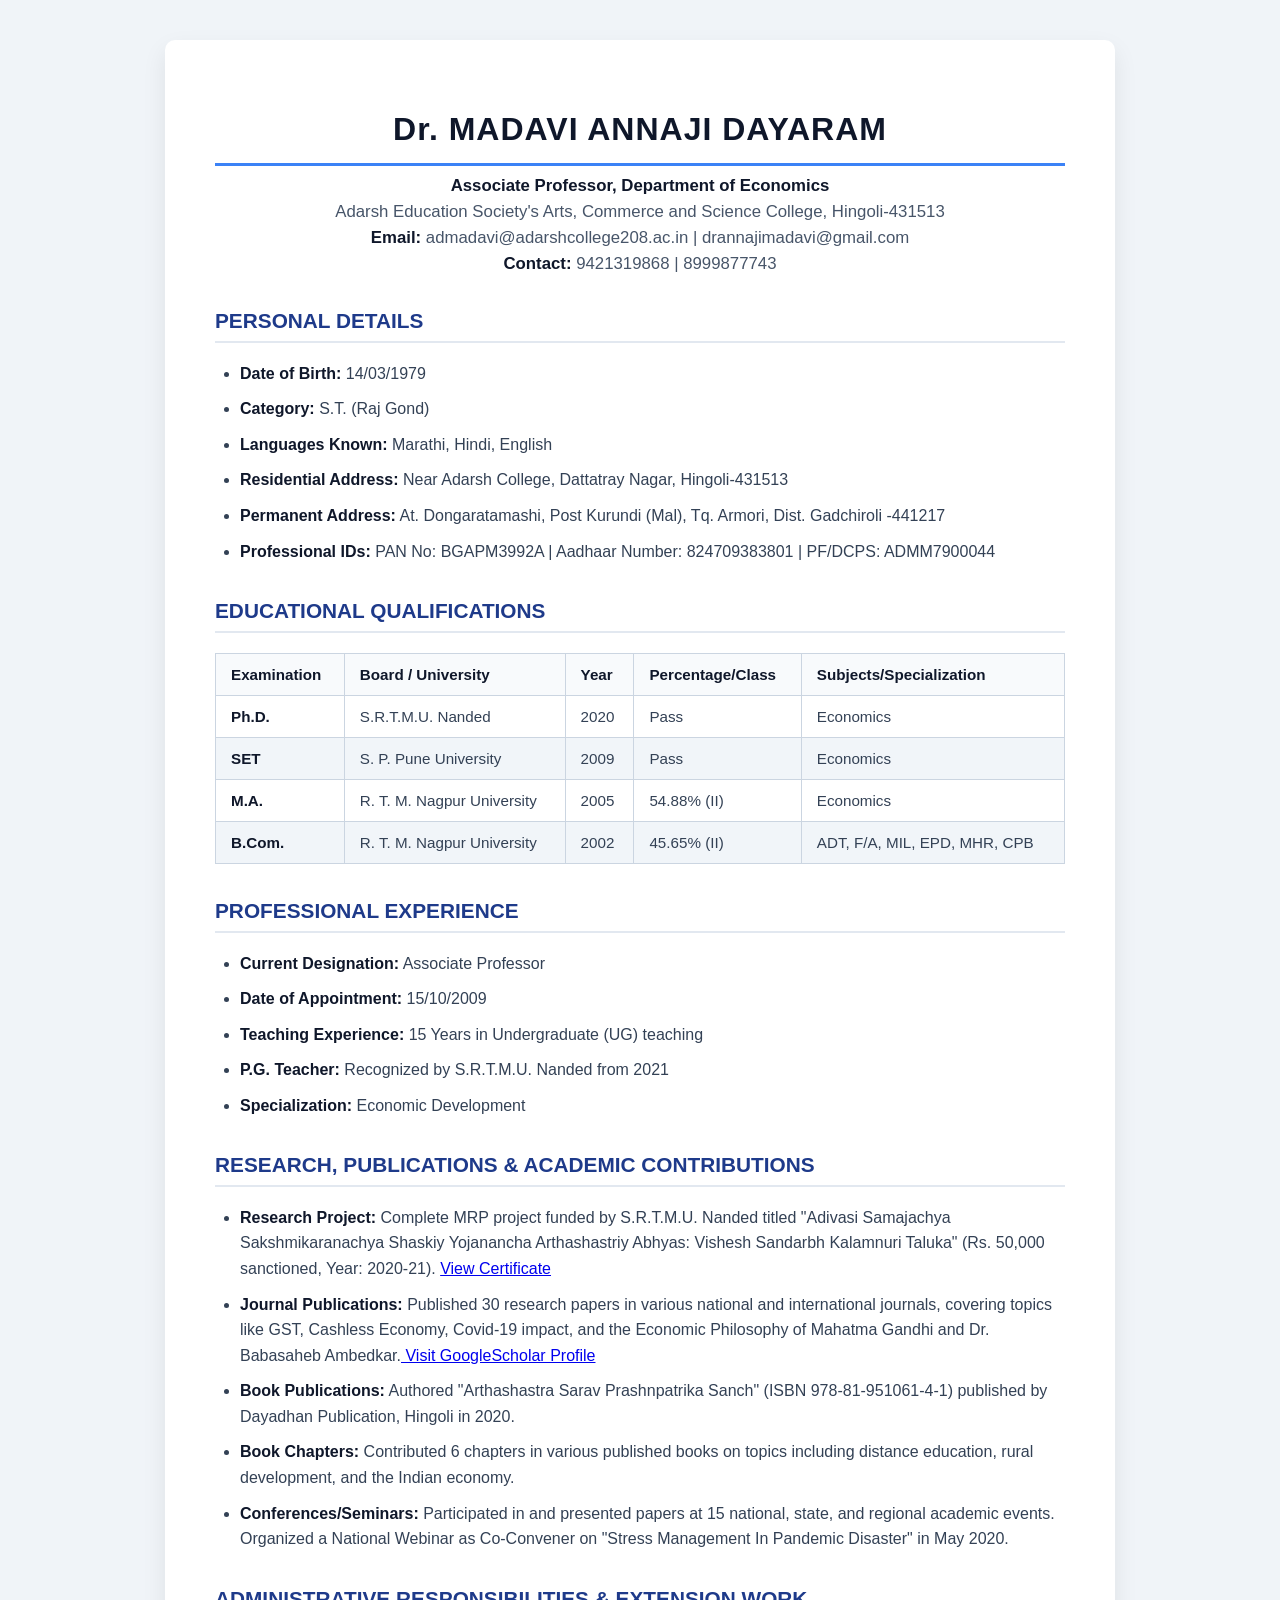
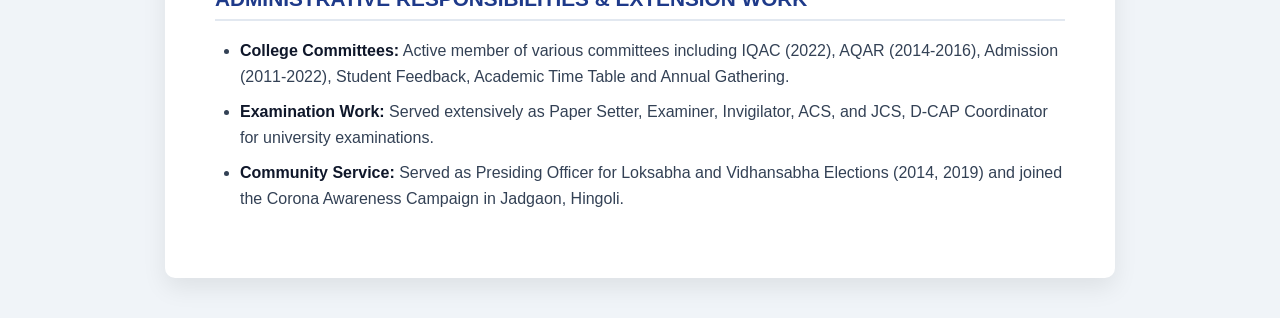
==== biodata.html @ 1a08ae96 "bio" ====
<!DOCTYPE html>
<html lang="en">
<head>
    <meta charset="UTF-8">
    <meta name="viewport" content="width=device-width, initial-scale=1.0">
    <title>Academic Biodata - Dr. Madavi Annaji Dayaram</title>
    <style>
        body {
            font-family: 'Segoe UI', Tahoma, Geneva, Verdana, sans-serif;
            background-color: #f0f4f8; /* Soft light blue/gray background */
            color: #334155;
            margin: 0;
            padding: 40px 20px;
        }
        .cv-container {
            max-width: 850px;
            margin: 0 auto;
            background: #ffffff;
            padding: 50px;
            border-radius: 10px;
            box-shadow: 0 10px 25px rgba(0,0,0,0.08); /* Soft shadow for a "paper" effect */
        }
        h1 {
            text-align: center;
            color: #0f172a;
            border-bottom: 3px solid #3b82f6; /* Bold blue accent line */
            padding-bottom: 15px;
            margin-bottom: 10px;
            letter-spacing: 1px;
        }
        h2 {
            color: #1e3a8a; /* Deep academic navy */
            border-bottom: 2px solid #e2e8f0;
            padding-bottom: 8px;
            margin-top: 35px;
            font-size: 1.3em;
        }
        .contact-info {
            text-align: center;
            margin-bottom: 35px;
            color: #475569;
            font-size: 1.05em;
        }
        .contact-info p {
            margin: 6px 0;
        }
        table {
            width: 100%;
            border-collapse: collapse;
            margin: 20px 0;
            font-size: 0.95em;
        }
        th, td {
            border: 1px solid #cbd5e1;
            padding: 12px 15px;
            text-align: left;
        }
        th {
            background-color: #f8fafc;
            color: #0f172a;
            font-weight: 600;
        }
        tr:nth-child(even) {
            background-color: #f1f5f9; /* Alternating row colors */
        }
        ul {
            margin-top: 15px;
            padding-left: 25px;
        }
        li {
            margin-bottom: 10px;
            line-height: 1.6;
        }
        strong {
            color: #0f172a;
        }
    </style>
</head>
<body>

<div class="cv-container">
    <h1>Dr. MADAVI ANNAJI DAYARAM</h1>
    
    <div class="contact-info">
        <p><strong>Associate Professor, Department of Economics</strong></p>
        <p>Adarsh Education Society's Arts, Commerce and Science College, Hingoli-431513</p>
        <p><strong>Email:</strong> admadavi@adarshcollege208.ac.in | drannajimadavi@gmail.com</p>
        <p><strong>Contact:</strong> 9421319868 | 8999877743</p>
    </div>

    <h2>PERSONAL DETAILS</h2>
    <ul>
        <li><strong>Date of Birth:</strong> 14/03/1979</li>
        <li><strong>Category:</strong> S.T. (Raj Gond)</li>
        <li><strong>Languages Known:</strong> Marathi, Hindi, English</li>
        <li><strong>Residential Address:</strong> Near Adarsh College, Dattatray Nagar, Hingoli-431513</li>
        <li><strong>Permanent Address:</strong> At. Dongaratamashi, Post Kurundi (Mal), Tq. Armori, Dist. Gadchiroli -441217</li>
        <li><strong>Professional IDs:</strong> PAN No: BGAPM3992A | Aadhaar Number: 824709383801 | PF/DCPS: ADMM7900044</li>
    </ul>

    <h2>EDUCATIONAL QUALIFICATIONS</h2>
    <table>
        <thead>
            <tr>
                <th>Examination</th>
                <th>Board / University</th>
                <th>Year</th>
                <th>Percentage/Class</th>
                <th>Subjects/Specialization</th>
            </tr>
        </thead>
        <tbody>
            <tr>
                <td><strong>Ph.D.</strong></td>
                <td>S.R.T.M.U. Nanded</td>
                <td>2020</td>
                <td>Pass</td>
                <td>Economics</td>
            </tr>
            <tr>
                <td><strong>SET</strong></td>
                <td>S. P. Pune University</td>
                <td>2009</td>
                <td>Pass</td>
                <td>Economics</td>
            </tr>
            <tr>
                <td><strong>M.A.</strong></td>
                <td>R. T. M. Nagpur University</td>
                <td>2005</td>
                <td>54.88% (II)</td>
                <td>Economics</td>
            </tr>
            <tr>
                <td><strong>B.Com.</strong></td>
                <td>R. T. M. Nagpur University</td>
                <td>2002</td>
                <td>45.65% (II)</td>
                <td>ADT, F/A, MIL, EPD, MHR, CPB</td>
            </tr>
        </tbody>
    </table>

    <h2>PROFESSIONAL EXPERIENCE</h2>
    <ul>
        <li><strong>Current Designation:</strong> Associate Professor</li>
        <li><strong>Date of Appointment:</strong> 15/10/2009</li>
        <li><strong>Teaching Experience:</strong> 15 Years in Undergraduate (UG) teaching</li>
        <li><strong>P.G. Teacher:</strong> Recognized by S.R.T.M.U. Nanded from 2021</li>
        <li><strong>Specialization:</strong> Economic Development</li>
    </ul>

    <h2>RESEARCH, PUBLICATIONS & ACADEMIC CONTRIBUTIONS</h2>
    <ul>
        <li><strong>Research Project:</strong> Complete MRP project funded by S.R.T.M.U. Nanded titled "Adivasi Samajachya Sakshmikaranachya Shaskiy Yojanancha Arthashastriy Abhyas: Vishesh Sandarbh Kalamnuri Taluka" (Rs. 50,000 sanctioned, Year: 2020-21). <a href="pdf/Dr. Madavi- Eco MRP Certificate.pdf"> View Certificate </a> </li>
        <li><strong>Journal Publications:</strong> Published 30 research papers in various national and international journals, covering topics like GST, Cashless Economy, Covid-19 impact, and the Economic Philosophy of Mahatma Gandhi and Dr. Babasaheb Ambedkar.<a href="https://scholar.google.com/citations?hl=en&user=l2hO-wIAAAAJ"> Visit GoogleScholar Profile </a></li>
        <li><strong>Book Publications:</strong> Authored "Arthashastra Sarav Prashnpatrika Sanch" (ISBN 978-81-951061-4-1) published by Dayadhan Publication, Hingoli in 2020.</li>
        <li><strong>Book Chapters:</strong> Contributed 6 chapters in various published books on topics including distance education, rural development, and the Indian economy.</li>
        <li><strong>Conferences/Seminars:</strong> Participated in and presented papers at 15 national, state, and regional academic events. Organized a National Webinar as Co-Convener on "Stress Management In Pandemic Disaster" in May 2020.</li>
    </ul>

    <h2>ADMINISTRATIVE RESPONSIBILITIES & EXTENSION WORK</h2>
    <ul>
        <li><strong>College Committees:</strong> Active member of various committees including IQAC (2022), AQAR (2014-2016), Admission (2011-2022), Student Feedback, Academic Time Table and Annual Gathering.</li>
        <li><strong>Examination Work:</strong> Served extensively as Paper Setter, Examiner, Invigilator, ACS, and JCS, D-CAP Coordinator for university examinations.</li>
        <li><strong>Community Service:</strong> Served as Presiding Officer for Loksabha and Vidhansabha Elections (2014, 2019) and joined the Corona Awareness Campaign in Jadgaon, Hingoli.</li>
    </ul>
</div>

</body>
</html>
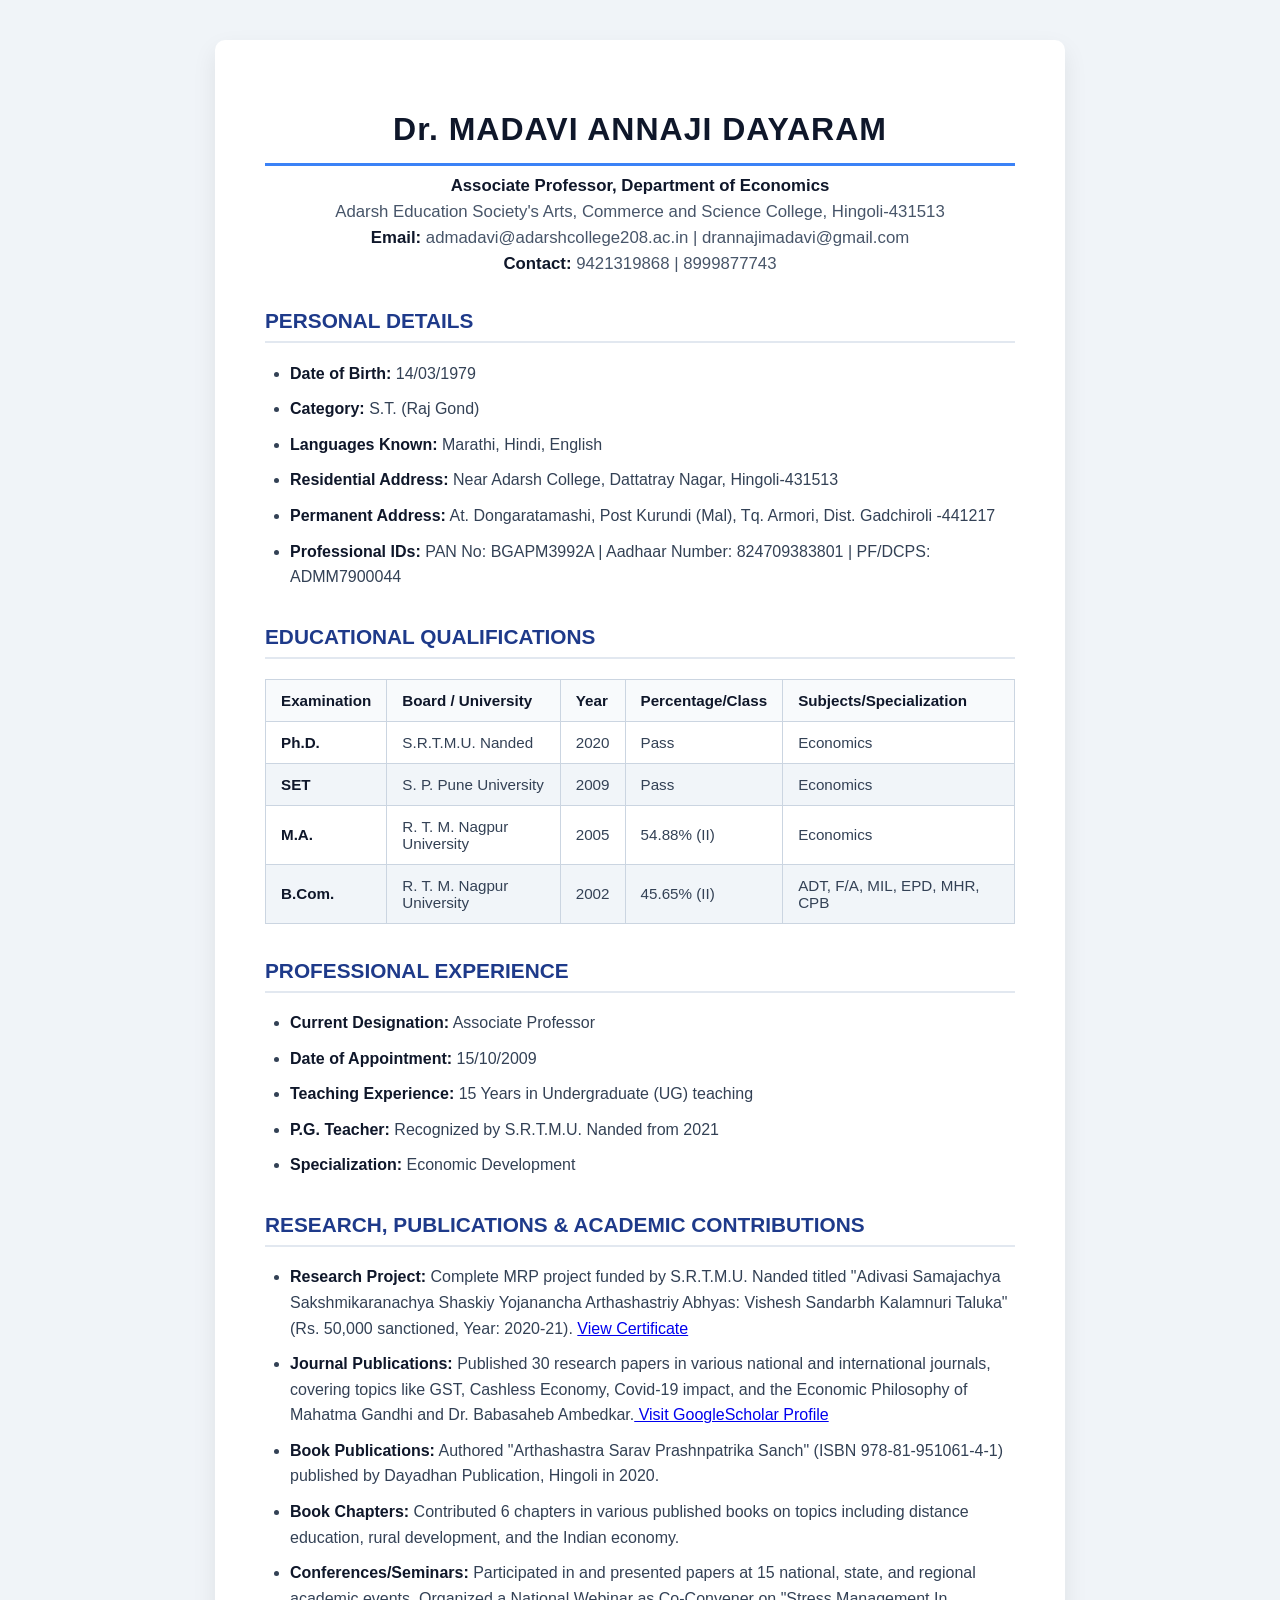
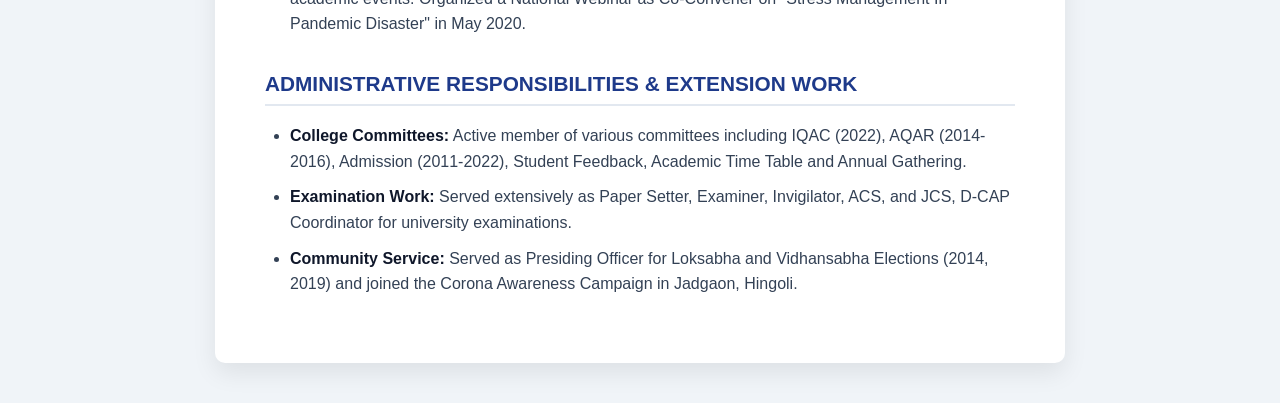
==== commit 4528cf66: "store" ====
--- a/biodata.html
+++ b/biodata.html
@@ -11,6 +11,11 @@
             color: #334155;
             margin: 0;
             padding: 40px 20px;
+            /* Added smooth box-sizing for responsive scaling */
+            box-sizing: border-box; 
+        }
+        *, *:before, *:after {
+            box-sizing: inherit;
         }
         .cv-container {
             max-width: 850px;
@@ -44,6 +49,13 @@
         .contact-info p {
             margin: 6px 0;
         }
+        /* Table responsive wrapper */
+        .table-responsive {
+            overflow-x: auto;
+            -webkit-overflow-scrolling: touch;
+            margin: 20px 0;
+            border-radius: 5px;
+        }
         table {
             width: 100%;
             border-collapse: collapse;
@@ -73,6 +85,31 @@
         }
         strong {
             color: #0f172a;
+        }
+        /* --- MOBILE RESPONSIVE MEDIA QUERIES --- */
+        @media screen and (max-width: 768px) {
+            body {
+                padding: 20px 10px;
+            }
+            .cv-container {
+                padding: 25px 15px;
+            }
+            h1 {
+                font-size: 1.6em;
+            }
+            h2 {
+                font-size: 1.15em;
+                margin-top: 25px;
+            }
+            .contact-info {
+                font-size: 0.95em;
+            }
+            th, td {
+                padding: 10px;
+            }
+            ul {
+                padding-left: 20px;
+            }
         }
     </style>
 </head>
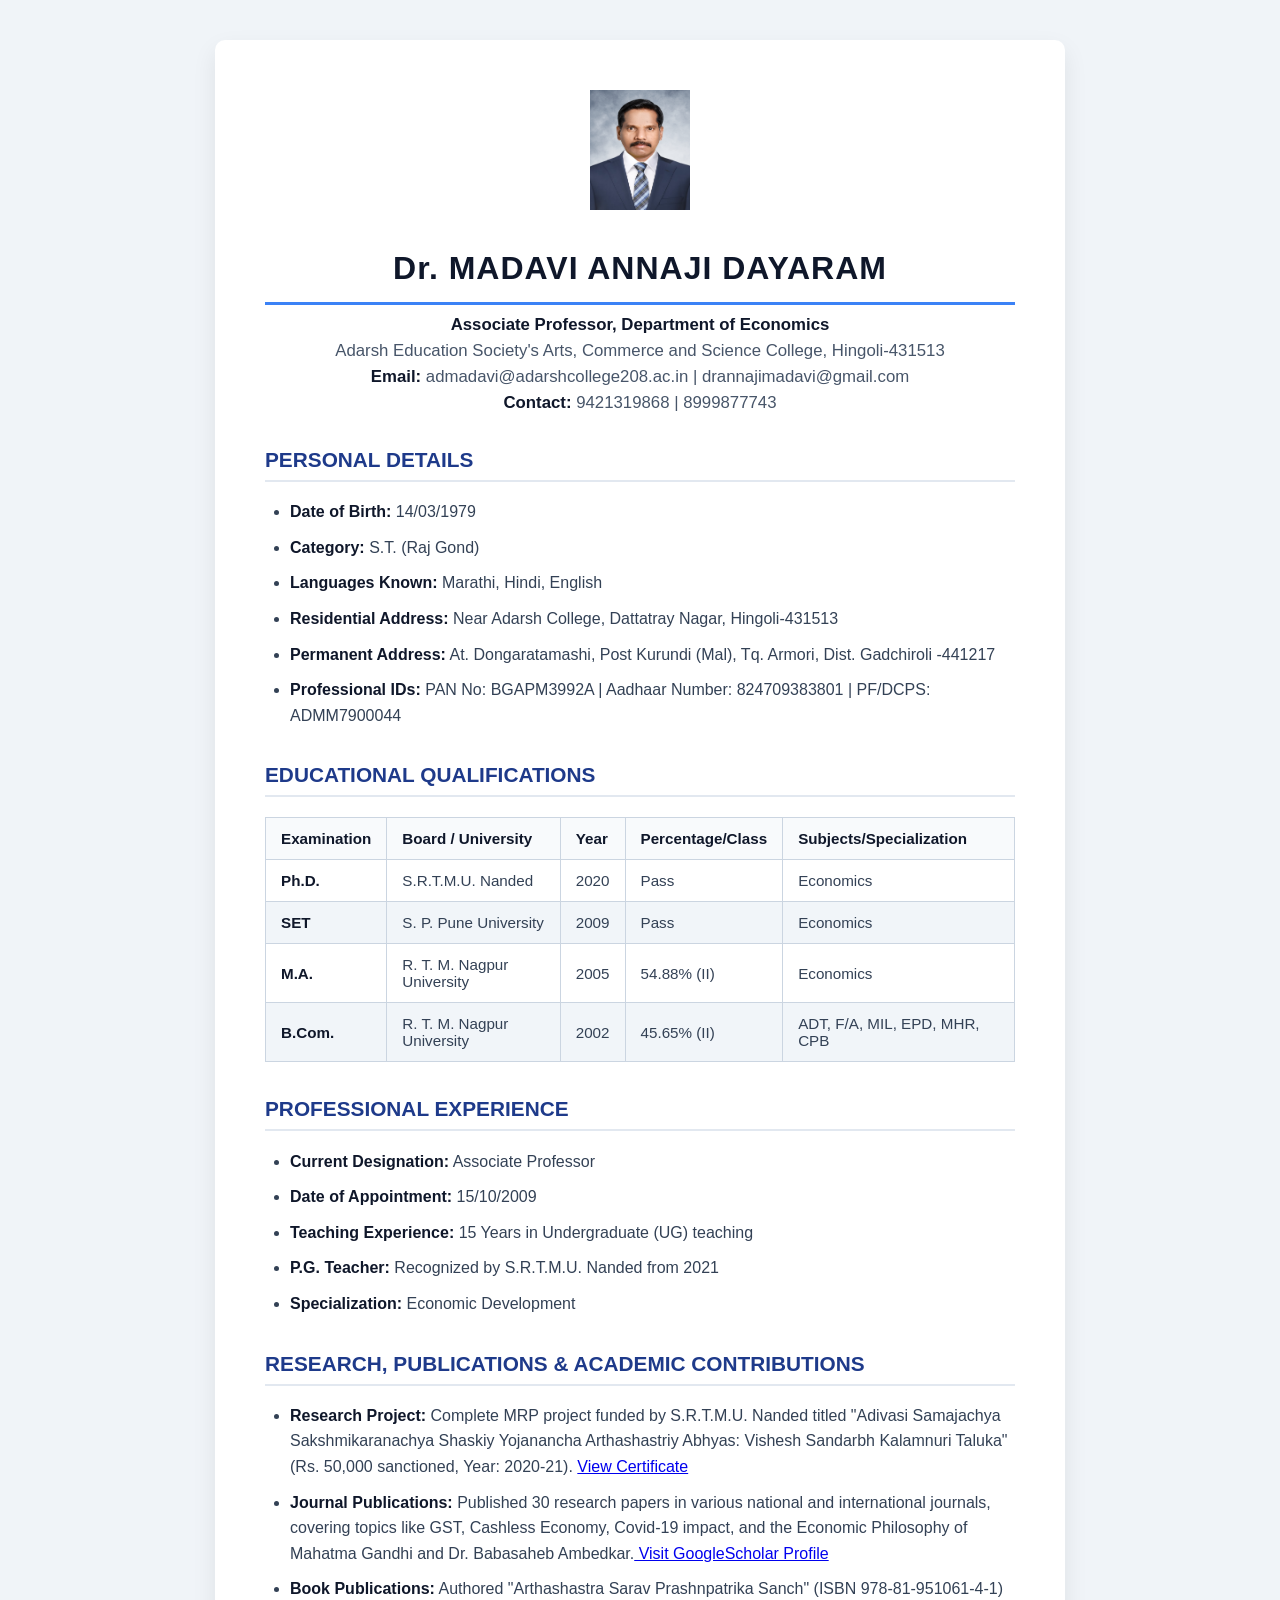
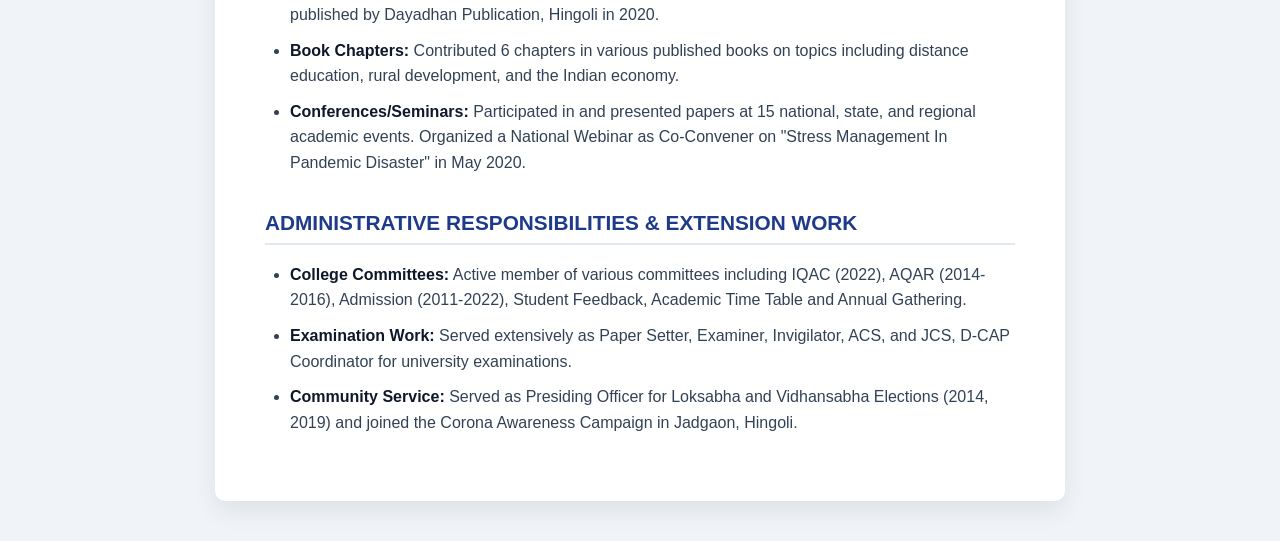
==== commit dfcb8d65: "eco" ====
--- a/biodata.html
+++ b/biodata.html
@@ -116,13 +116,19 @@
 <body>
 
 <div class="cv-container">
-    <h1>Dr. MADAVI ANNAJI DAYARAM</h1>
+    <div class="contact-info">
+
+      <a  style="text-decoration: none;" href="https://annajimadavi.in" >
+        <img src=" images\logo\Dr.-Annaji-Madavi.jpg" height="120px" width="100px">
+        </div>
+    <h1>Dr. MADAVI ANNAJI DAYARAM</h1></a>
     
     <div class="contact-info">
         <p><strong>Associate Professor, Department of Economics</strong></p>
         <p>Adarsh Education Society's Arts, Commerce and Science College, Hingoli-431513</p>
         <p><strong>Email:</strong> admadavi@adarshcollege208.ac.in | drannajimadavi@gmail.com</p>
         <p><strong>Contact:</strong> 9421319868 | 8999877743</p>
+        
     </div>
 
     <h2>PERSONAL DETAILS</h2>
@@ -189,7 +195,7 @@
 
     <h2>RESEARCH, PUBLICATIONS & ACADEMIC CONTRIBUTIONS</h2>
     <ul>
-        <li><strong>Research Project:</strong> Complete MRP project funded by S.R.T.M.U. Nanded titled "Adivasi Samajachya Sakshmikaranachya Shaskiy Yojanancha Arthashastriy Abhyas: Vishesh Sandarbh Kalamnuri Taluka" (Rs. 50,000 sanctioned, Year: 2020-21). <a href="pdf/Dr. Madavi- Eco MRP Certificate.pdf"> View Certificate </a> </li>
+        <li><strong>Research Project:</strong> Complete MRP project funded by S.R.T.M.U. Nanded titled "Adivasi Samajachya Sakshmikaranachya Shaskiy Yojanancha Arthashastriy Abhyas: Vishesh Sandarbh Kalamnuri Taluka" (Rs. 50,000 sanctioned, Year: 2020-21). <a href="DOCUMENTS/Dr. Madavi- Eco MRP Certificate.pdf"> View Certificate </a> </li>
         <li><strong>Journal Publications:</strong> Published 30 research papers in various national and international journals, covering topics like GST, Cashless Economy, Covid-19 impact, and the Economic Philosophy of Mahatma Gandhi and Dr. Babasaheb Ambedkar.<a href="https://scholar.google.com/citations?hl=en&user=l2hO-wIAAAAJ"> Visit GoogleScholar Profile </a></li>
         <li><strong>Book Publications:</strong> Authored "Arthashastra Sarav Prashnpatrika Sanch" (ISBN 978-81-951061-4-1) published by Dayadhan Publication, Hingoli in 2020.</li>
         <li><strong>Book Chapters:</strong> Contributed 6 chapters in various published books on topics including distance education, rural development, and the Indian economy.</li>
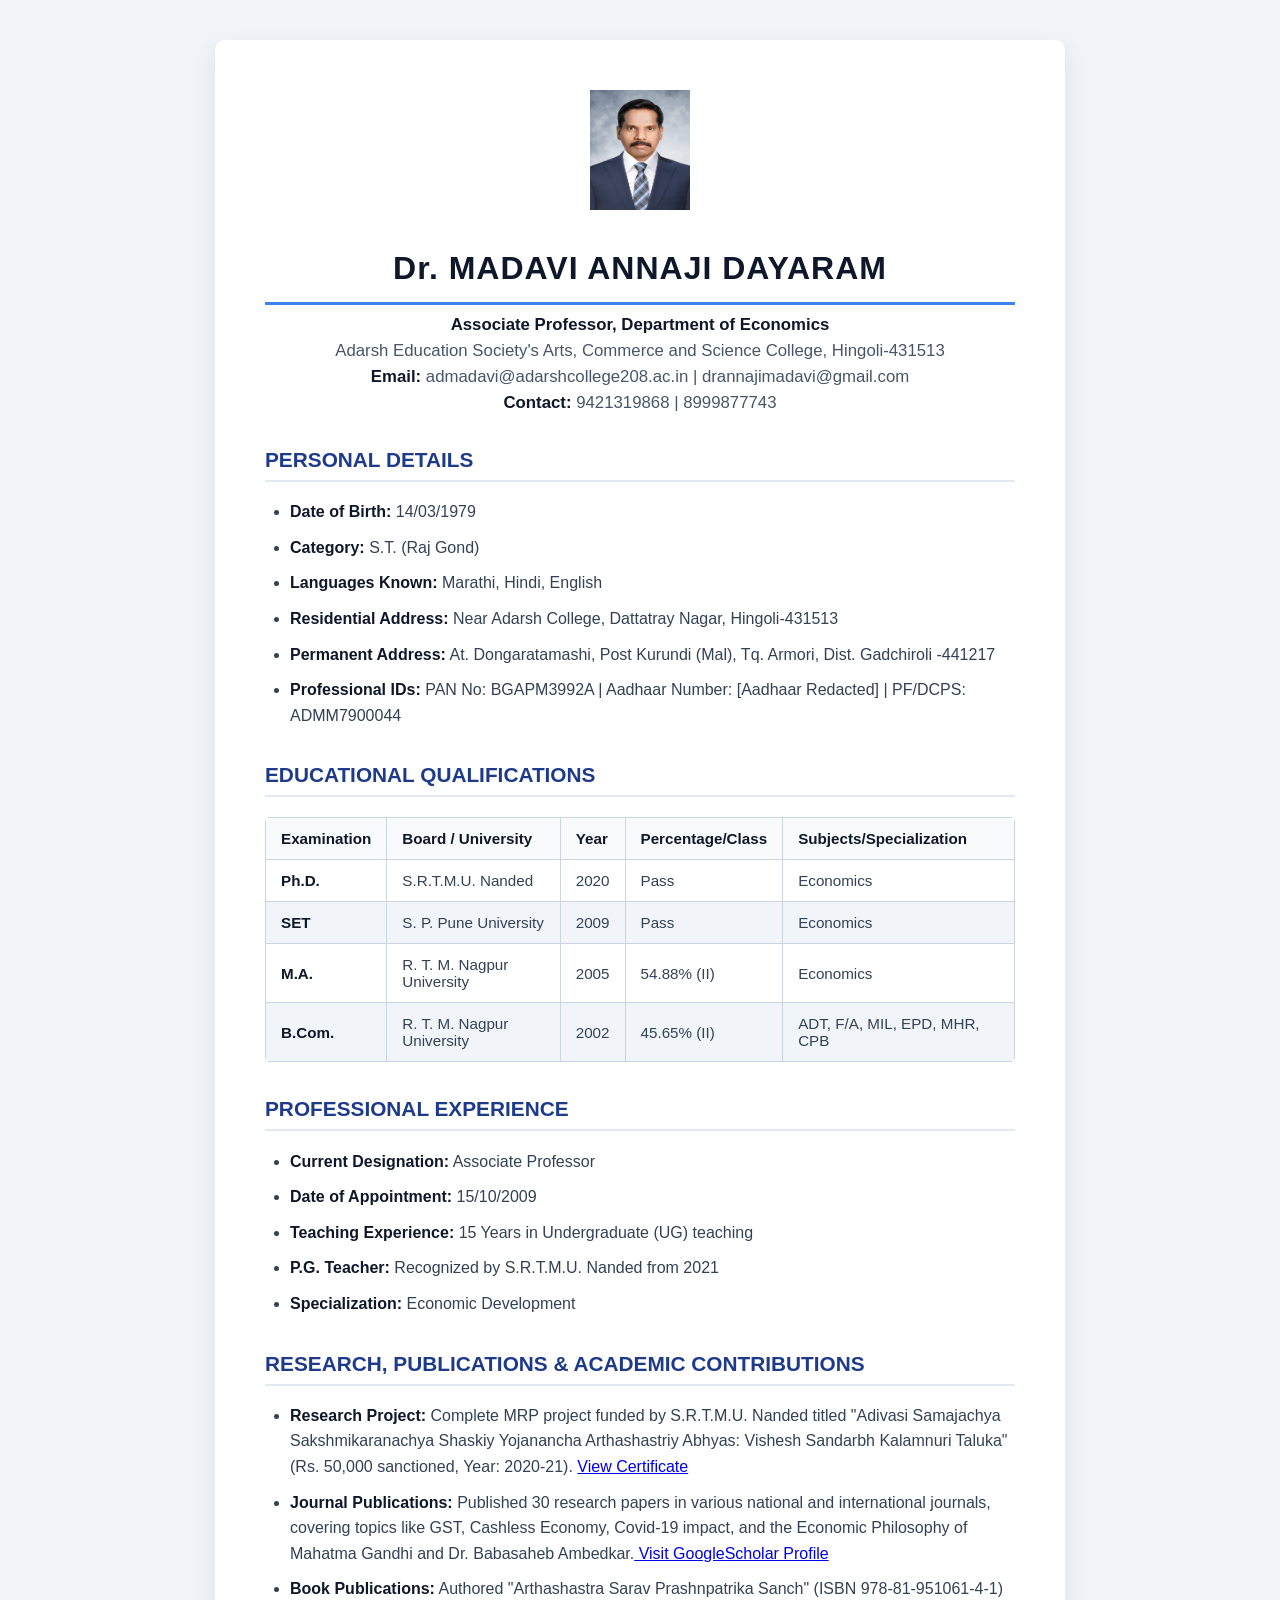
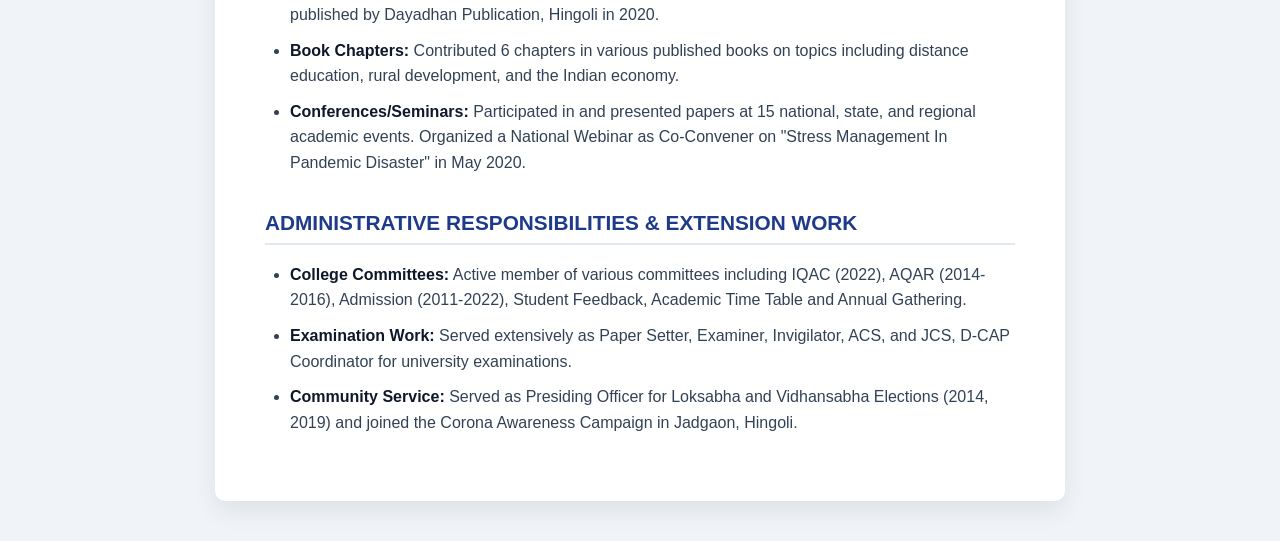
==== commit a3682955: "new files" ====
--- a/biodata.html
+++ b/biodata.html
@@ -7,11 +7,10 @@
     <style>
         body {
             font-family: 'Segoe UI', Tahoma, Geneva, Verdana, sans-serif;
-            background-color: #f0f4f8; /* Soft light blue/gray background */
+            background-color: #f0f4f8; 
             color: #334155;
             margin: 0;
             padding: 40px 20px;
-            /* Added smooth box-sizing for responsive scaling */
             box-sizing: border-box; 
         }
         *, *:before, *:after {
@@ -23,18 +22,18 @@
             background: #ffffff;
             padding: 50px;
             border-radius: 10px;
-            box-shadow: 0 10px 25px rgba(0,0,0,0.08); /* Soft shadow for a "paper" effect */
+            box-shadow: 0 10px 25px rgba(0,0,0,0.08); 
         }
         h1 {
             text-align: center;
             color: #0f172a;
-            border-bottom: 3px solid #3b82f6; /* Bold blue accent line */
+            border-bottom: 3px solid #3b82f6; 
             padding-bottom: 15px;
             margin-bottom: 10px;
             letter-spacing: 1px;
         }
         h2 {
-            color: #1e3a8a; /* Deep academic navy */
+            color: #1e3a8a; 
             border-bottom: 2px solid #e2e8f0;
             padding-bottom: 8px;
             margin-top: 35px;
@@ -59,8 +58,9 @@
         table {
             width: 100%;
             border-collapse: collapse;
-            margin: 20px 0;
             font-size: 0.95em;
+            /* Added min-width to ensure the table scrolls instead of squishing text */
+            min-width: 600px;
         }
         th, td {
             border: 1px solid #cbd5e1;
@@ -73,7 +73,7 @@
             font-weight: 600;
         }
         tr:nth-child(even) {
-            background-color: #f1f5f9; /* Alternating row colors */
+            background-color: #f1f5f9; 
         }
         ul {
             margin-top: 15px;
@@ -118,8 +118,8 @@
 <div class="cv-container">
     <div class="contact-info">
 
-      <a  style="text-decoration: none;" href="https://annajimadavi.in" >
-        <img src=" images\logo\Dr.-Annaji-Madavi.jpg" height="120px" width="100px">
+      <a style="text-decoration: none;" href="https://annajimadavi.in" >
+        <img src=" images\logo\Dr.-Annaji-Madavi.jpg" height="120px" width="100px" alt="Dr. Annaji Madavi">
         </div>
     <h1>Dr. MADAVI ANNAJI DAYARAM</h1></a>
     
@@ -138,51 +138,54 @@
         <li><strong>Languages Known:</strong> Marathi, Hindi, English</li>
         <li><strong>Residential Address:</strong> Near Adarsh College, Dattatray Nagar, Hingoli-431513</li>
         <li><strong>Permanent Address:</strong> At. Dongaratamashi, Post Kurundi (Mal), Tq. Armori, Dist. Gadchiroli -441217</li>
-        <li><strong>Professional IDs:</strong> PAN No: BGAPM3992A | Aadhaar Number: 824709383801 | PF/DCPS: ADMM7900044</li>
+        <li><strong>Professional IDs:</strong> PAN No: BGAPM3992A | Aadhaar Number: [Aadhaar Redacted] | PF/DCPS: ADMM7900044</li>
     </ul>
 
     <h2>EDUCATIONAL QUALIFICATIONS</h2>
-    <table>
-        <thead>
-            <tr>
-                <th>Examination</th>
-                <th>Board / University</th>
-                <th>Year</th>
-                <th>Percentage/Class</th>
-                <th>Subjects/Specialization</th>
-            </tr>
-        </thead>
-        <tbody>
-            <tr>
-                <td><strong>Ph.D.</strong></td>
-                <td>S.R.T.M.U. Nanded</td>
-                <td>2020</td>
-                <td>Pass</td>
-                <td>Economics</td>
-            </tr>
-            <tr>
-                <td><strong>SET</strong></td>
-                <td>S. P. Pune University</td>
-                <td>2009</td>
-                <td>Pass</td>
-                <td>Economics</td>
-            </tr>
-            <tr>
-                <td><strong>M.A.</strong></td>
-                <td>R. T. M. Nagpur University</td>
-                <td>2005</td>
-                <td>54.88% (II)</td>
-                <td>Economics</td>
-            </tr>
-            <tr>
-                <td><strong>B.Com.</strong></td>
-                <td>R. T. M. Nagpur University</td>
-                <td>2002</td>
-                <td>45.65% (II)</td>
-                <td>ADT, F/A, MIL, EPD, MHR, CPB</td>
-            </tr>
-        </tbody>
-    </table>
+    <!-- The table is now wrapped in the .table-responsive container to enable horizontal scrolling on mobile -->
+    <div class="table-responsive">
+        <table>
+            <thead>
+                <tr>
+                    <th>Examination</th>
+                    <th>Board / University</th>
+                    <th>Year</th>
+                    <th>Percentage/Class</th>
+                    <th>Subjects/Specialization</th>
+                </tr>
+            </thead>
+            <tbody>
+                <tr>
+                    <td><strong>Ph.D.</strong></td>
+                    <td>S.R.T.M.U. Nanded</td>
+                    <td>2020</td>
+                    <td>Pass</td>
+                    <td>Economics</td>
+                </tr>
+                <tr>
+                    <td><strong>SET</strong></td>
+                    <td>S. P. Pune University</td>
+                    <td>2009</td>
+                    <td>Pass</td>
+                    <td>Economics</td>
+                </tr>
+                <tr>
+                    <td><strong>M.A.</strong></td>
+                    <td>R. T. M. Nagpur University</td>
+                    <td>2005</td>
+                    <td>54.88% (II)</td>
+                    <td>Economics</td>
+                </tr>
+                <tr>
+                    <td><strong>B.Com.</strong></td>
+                    <td>R. T. M. Nagpur University</td>
+                    <td>2002</td>
+                    <td>45.65% (II)</td>
+                    <td>ADT, F/A, MIL, EPD, MHR, CPB</td>
+                </tr>
+            </tbody>
+        </table>
+    </div>
 
     <h2>PROFESSIONAL EXPERIENCE</h2>
     <ul>
